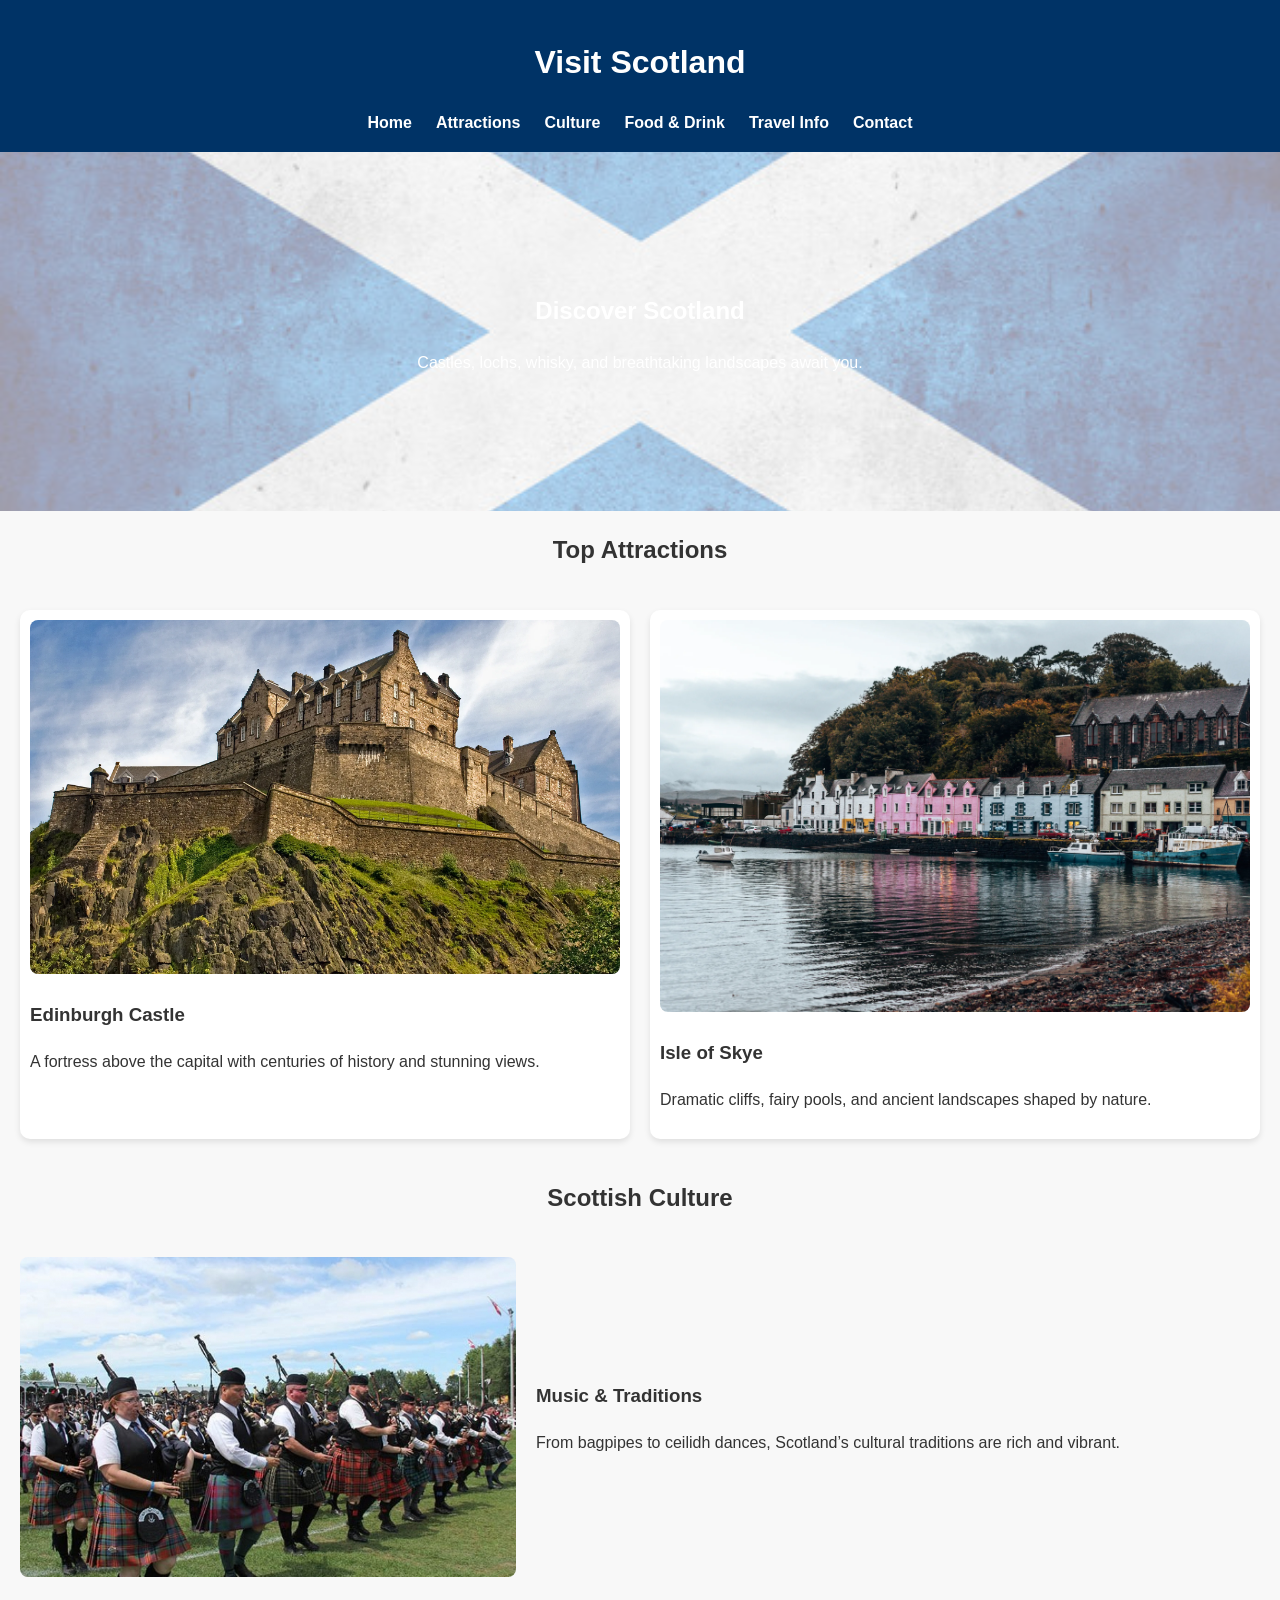
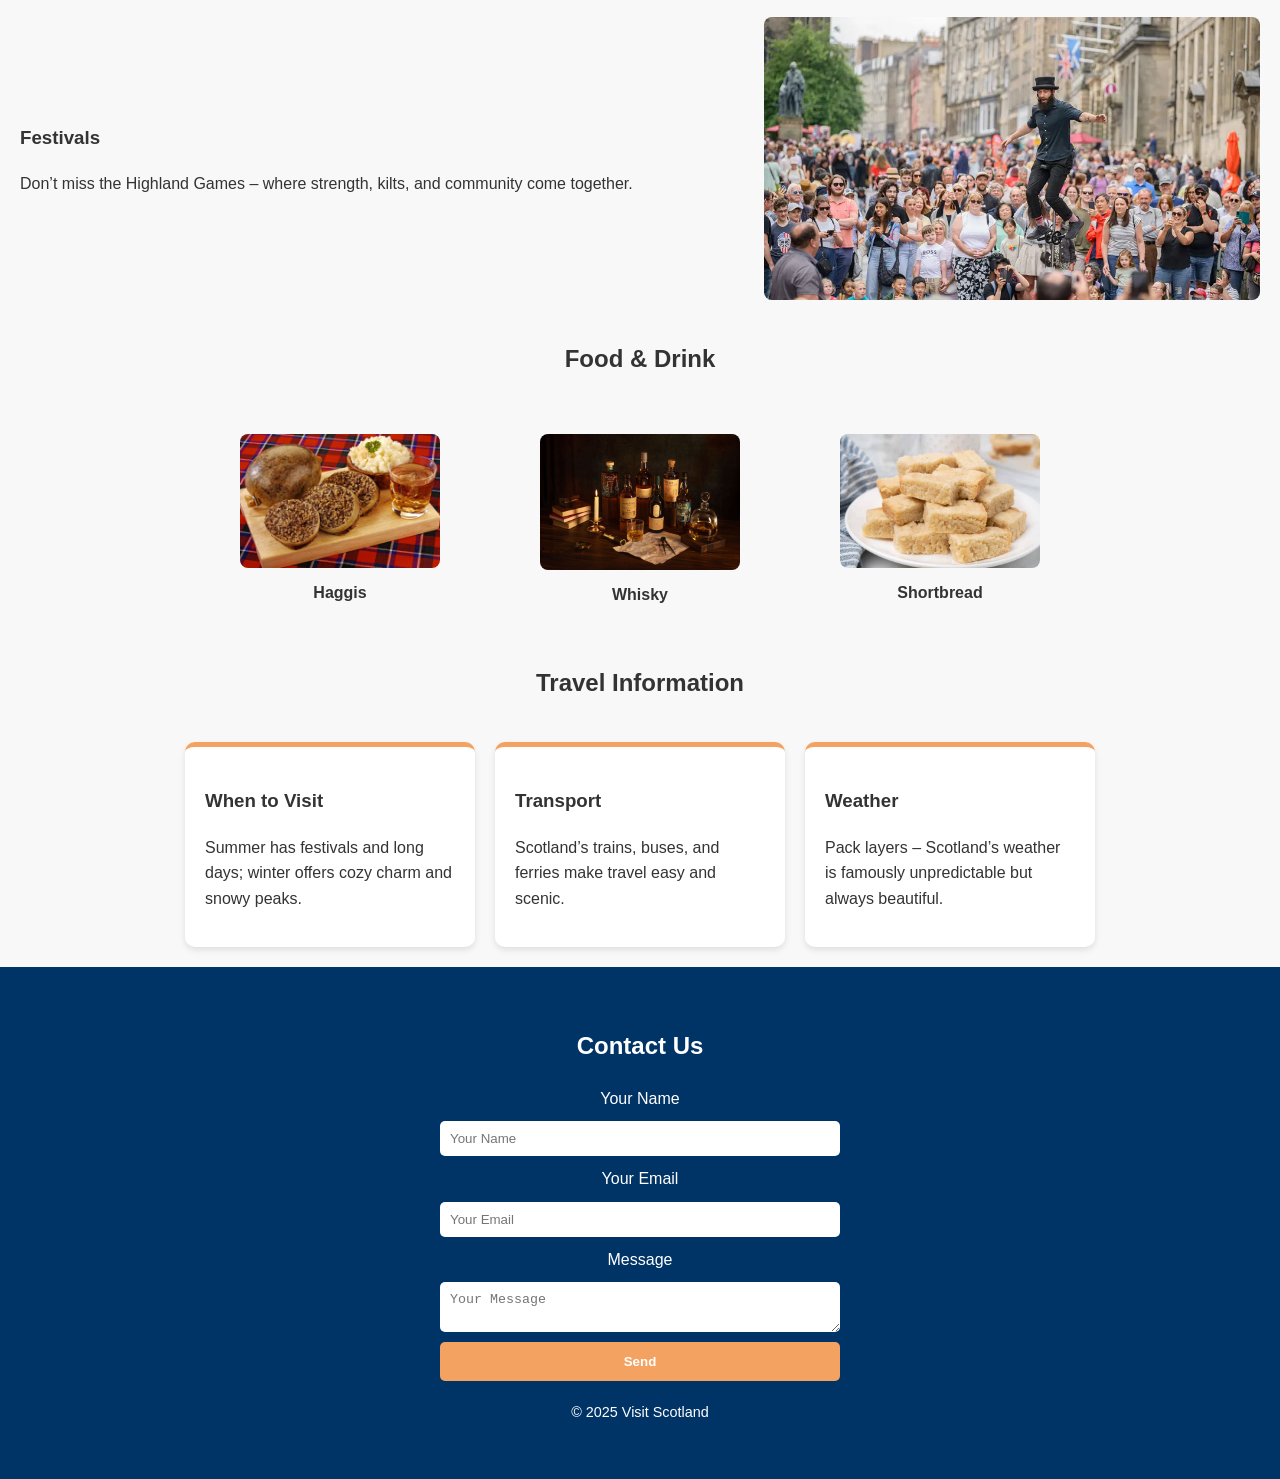
==== A-Main website file.html @ a57051f7 "flag pic" ====
<!DOCTYPE html>
<html lang="en">
<head>
  <meta charset="UTF-8">
  <meta name="viewport" content="width=device-width, initial-scale=1.0">
  <title>Visit Scotland</title>
  <link rel="stylesheet" href="A-Mainstyle.css">
</head>
<body>

<header>
  <h1>Visit Scotland</h1>
  <nav>
    <ul>
      <li><a href="#home">Home</a></li>
      <li><a href="#attractions">Attractions</a></li>
      <li><a href="#culture">Culture</a></li>
      <li><a href="#food">Food & Drink</a></li>
      <li><a href="#travel">Travel Info</a></li>
      <li><a href="#contact">Contact</a></li>
    </ul>
  </nav>
</header>

<!-- Hero Section -->
<section id="home" class="hero">
  <div class="hero-content">
    <h2>Discover Scotland</h2>
    <p>Castles, lochs, whisky, and breathtaking landscapes await you.</p>
  </div>
</section>
<div class="flag-overlay">
</div>

<!-- Attractions Section -->
<section id="attractions">
  <h2>Top Attractions</h2>
  <div class="grid">
    <article>
      <img src="edinburgh_castle_scotland.webp" alt="Edinburgh Castle above the city of Edinburgh">
      <h3>Edinburgh Castle</h3>
      <p>A fortress above the capital with centuries of history and stunning views.</p>
    </article>
    <article>
      <img src="skye island.webp" alt="The Isle of Skye's rugged landscape">
      <h3>Isle of Skye</h3>
      <p>Dramatic cliffs, fairy pools, and ancient landscapes shaped by nature.</p>
    </article>
  </div>
</section>

<section id="culture" class="alt-layout">
  <h2>Scottish Culture</h2>
  <div class="row">
    <img src="bagpipes and kilts.jpg" alt="Scottish bagpiper wearing traditional kilt">
    <div>
      <h3>Music & Traditions</h3>
      <p>From bagpipes to ceilidh dances, Scotland’s cultural traditions are rich and vibrant.</p>
    </div>
  </div>
  <div class="row reverse">
    <img src="street-events-2024-dmh.webp" alt="Highland Games event in Scotland">
    <div>
      <h3>Festivals</h3>
      <p>Don’t miss the Highland Games – where strength, kilts, and community come together.</p>
    </div>
  </div>
</section>

<!-- Food Section -->
<section id="food">
  <h2>Food & Drink</h2>
  <div class="gallery">
    <figure><img src="haggis.jpg" alt="Traditional Scottish haggis"><figcaption>Haggis</figcaption></figure>
    <figure><img src="scotch-whisky-regions.jpg" alt="Scottish whisky barrels"><figcaption>Whisky</figcaption></figure>
    <figure><img src="shortbread.jpg" alt="Scottish shortbread cookies"><figcaption>Shortbread</figcaption></figure>
  </div>
</section>

<!-- Travel Info Section -->
<section id="travel">
  <h2>Travel Information</h2>
  <div class="info-boxes">
    <div class="box">
      <h3>When to Visit</h3>
      <p>Summer has festivals and long days; winter offers cozy charm and snowy peaks.</p>
    </div>
    <div class="box">
      <h3>Transport</h3>
      <p>Scotland’s trains, buses, and ferries make travel easy and scenic.</p>
    </div>
    <div class="box">
      <h3>Weather</h3>
      <p>Pack layers – Scotland’s weather is famously unpredictable but always beautiful.</p>
    </div>
  </div>
</section>

<!-- Contact Section / Footer -->
<footer id="contact">
  <h2>Contact Us</h2>
  <form>
    <label for="name">Your Name</label>
    <input id="name" type="text" placeholder="Your Name">

    <label for="email">Your Email</label>
    <input id="email" type="email" placeholder="Your Email">

    <label for="message">Message</label>
    <textarea id="message" placeholder="Your Message"></textarea>

    <button type="submit">Send</button>
  </form>
  <p class="credits">© 2025 Visit Scotland </p>
</footer>

</body>
</html>
---- A-Mainstyle.css ----
:root {
  --primary: #003366;     /* deep Scottish blue */
  --secondary: #004d40;   /* soft green */
  --accent: #f4a261;      /* warm orange */
  --light: #f8f8f8;
  --text: #333;
}

body {
  font-family: "Arial", sans-serif;
  margin: 0;
  background: var(--light);
  color: var(--text);
  line-height: 1.6;
}

h1, h2 {
  text-align: center;
}

/* Header & Navigation */
header {
  background: var(--primary);
  color: white;
  text-align: center;
  padding: 1em 0;
}

nav ul {
  display: flex;
  justify-content: center;
  gap: 1.5em;
  list-style: none;
  padding: 0;
  margin: 0;
}

nav a {
  color: white;
  text-decoration: none;
  font-weight: bold;
}

nav a:hover {
  text-decoration: underline;
}


.hero {
  position: relative;
  text-align: center;
  color: white;
  padding: 120px 20px;
  overflow: hidden;
}

.hero::before {
  content: "";
  position: absolute;
  top: 0;
  left: 0;
  width: 100%;
  height: 100%;
  background: url("flaggo.jpg") no-repeat center/cover;
  opacity: 0.4; 
  z-index: 0;   
}

.hero h2,
.hero p {
  position: relative;
  z-index: 1; 
}
/* Attractions (Grid) */
.grid {
  display: grid;
  grid-template-columns: repeat(auto-fit, minmax(280px, 1fr));
  gap: 20px;
  padding: 20px;
}

.grid article {
  background: white;
  border-radius: 10px;
  box-shadow: 0 3px 6px rgba(0,0,0,0.1);
  padding: 10px;
  transition: transform 0.2s;
}

.grid article:hover {
  transform: scale(1.02);
}

.grid img {
  width: 100%;
  height: auto;
  border-radius: 8px;
}

/* Culture (Alternating Flex Rows) */
.alt-layout .row {
  display: flex;
  gap: 20px;
  padding: 20px;
  align-items: center;
  flex-wrap: wrap;
}
.alt-layout .row.reverse {
  flex-direction: row-reverse;
}
.alt-layout img {
  width: 40%;
  min-width: 250px;
  border-radius: 8px;
}
.alt-layout div {
  flex: 1;
}

/* Food (Gallery with Flexbox) */
.gallery {
  display: flex;
  flex-wrap: wrap;
  justify-content: center;
  gap: 20px;
  padding: 20px;
}

.gallery img {
  width: 200px;
  height: auto;
  border-radius: 8px;
}

.gallery figcaption {
  text-align: center;
  font-weight: bold;
  margin-top: 5px;
}

/* Travel Info (Boxes with Flexbox) */
.info-boxes {
  display: flex;
  flex-wrap: wrap;
  gap: 20px;
  justify-content: center;
  padding: 20px;
}

.box {
  background: white;
  padding: 20px;
  border-radius: 10px;
  width: 250px;
  box-shadow: 0 3px 6px rgba(0,0,0,0.1);
  border-top: 5px solid var(--accent);
}


footer {
  background: var(--primary);
  color: white;
  text-align: center;
  padding: 40px 20px;
}

form {
  display: flex;
  flex-direction: column;
  gap: 10px;
  max-width: 400px;
  margin: 0 auto 20px;
}

form input, form textarea {
  padding: 10px;
  border-radius: 5px;
  border: none;
  resize: vertical;
}

form button {
  background: var(--accent);
  color: white;
  border: none;
  padding: 12px;
  border-radius: 5px;
  font-weight: bold;
  cursor: pointer;
}

form button:hover {
  background: #e8923a;
}

.credits {
  font-size: 0.9em;
}

@media (max-width: 800px) {
  nav ul {
    flex-direction: column;
    gap: 10px;
  }

  .alt-layout .row {
    flex-direction: column;
    text-align: center;
  }

  .alt-layout img {
    width: 90%;
  }

  .grid {
    grid-template-columns: 1fr;
  }
}
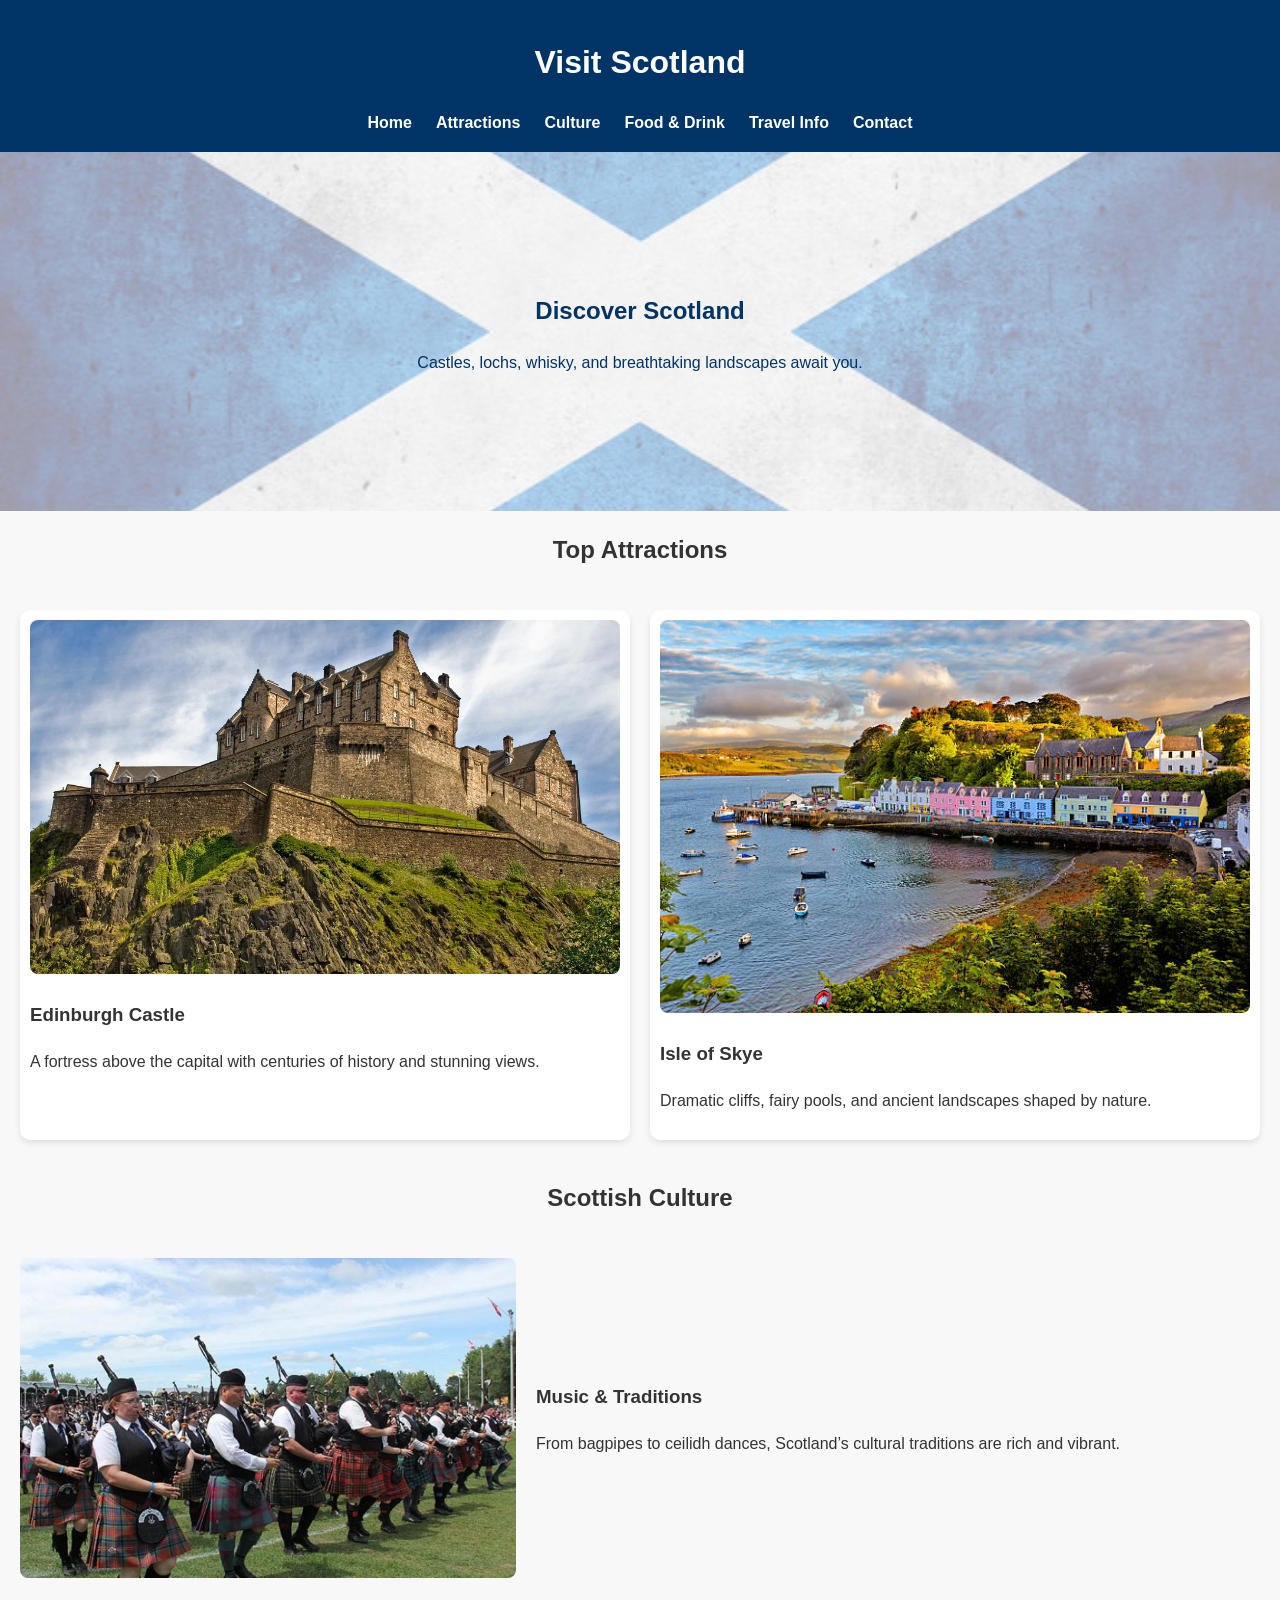
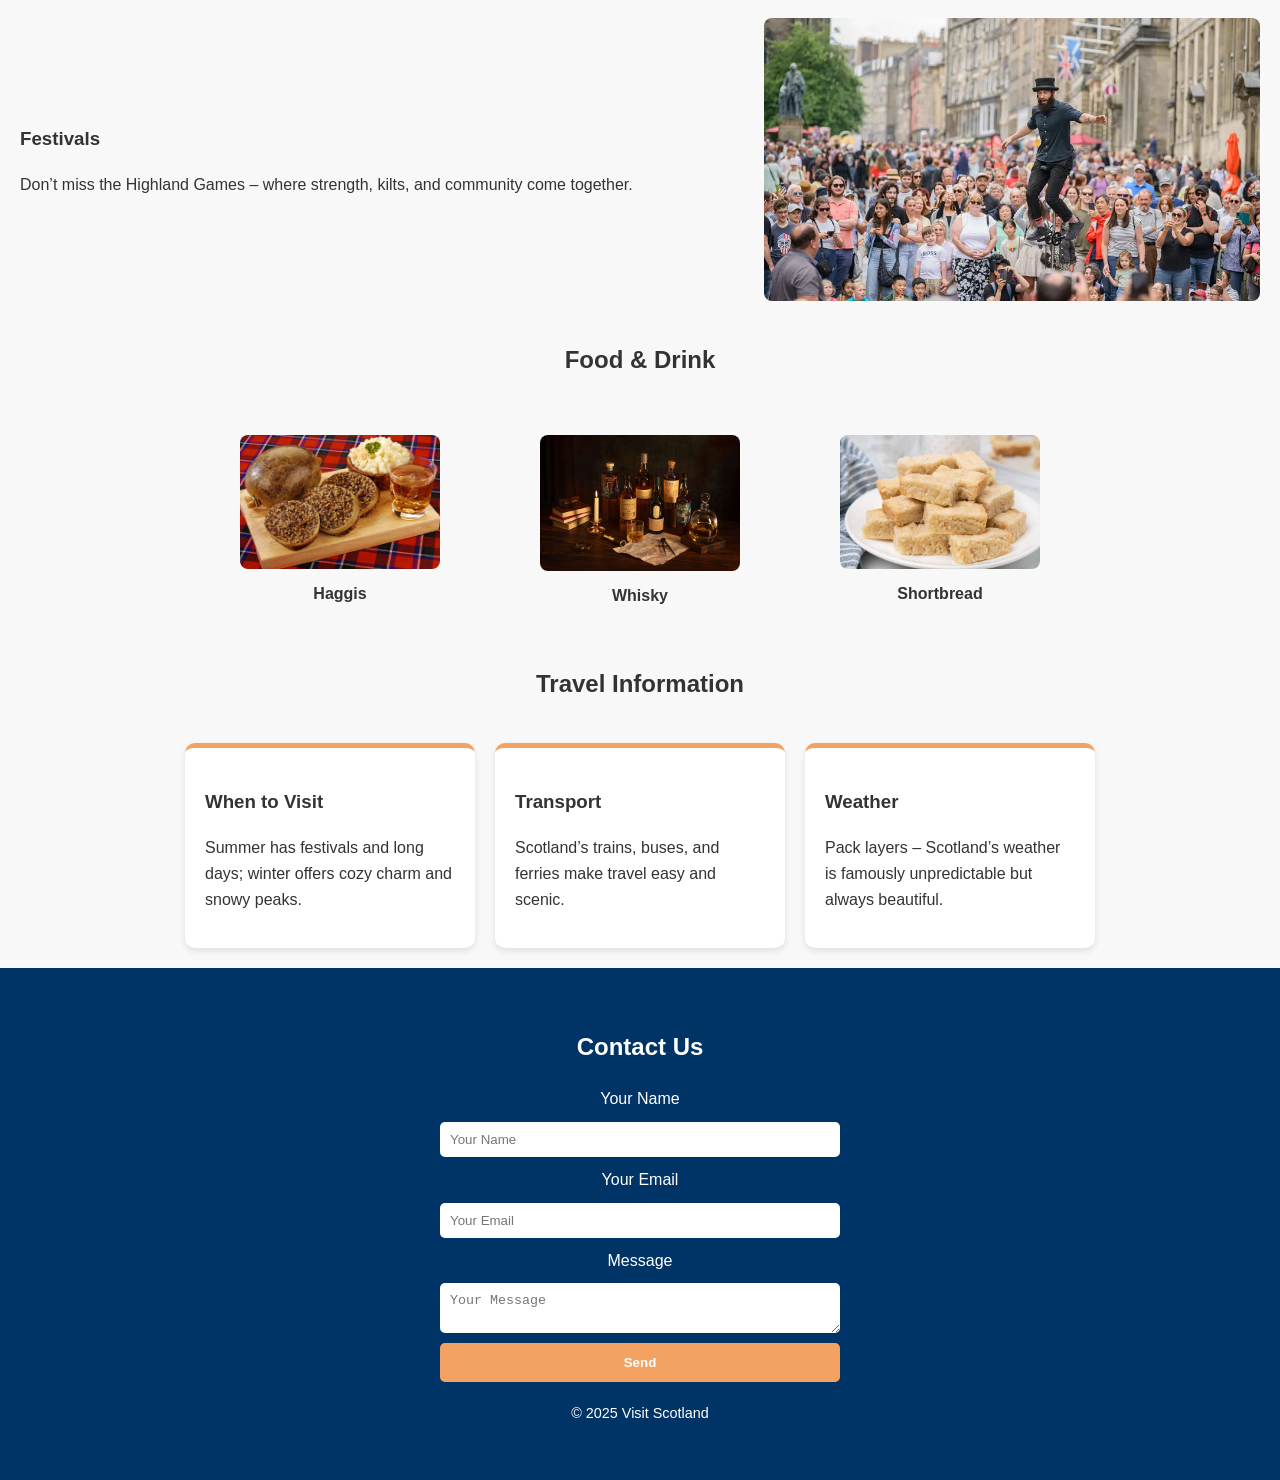
==== commit c5aa4b0a: "new pic" ====
--- a/A-Main website file.html
+++ b/A-Main website file.html
@@ -42,7 +42,7 @@
       <p>A fortress above the capital with centuries of history and stunning views.</p>
     </article>
     <article>
-      <img src="skye island.webp" alt="The Isle of Skye's rugged landscape">
+      <img src="skye island main.jpg" alt="The Isle of Skye's rugged landscape">
       <h3>Isle of Skye</h3>
       <p>Dramatic cliffs, fairy pools, and ancient landscapes shaped by nature.</p>
     </article>
--- a/A-Mainstyle.css
+++ b/A-Mainstyle.css
@@ -1,7 +1,7 @@
 :root {
-  --primary: #003366;     /* deep Scottish blue */
-  --secondary: #004d40;   /* soft green */
-  --accent: #f4a261;      /* warm orange */
+  --primary: #003366;     
+  --secondary: #004d40;   
+  --accent: #f4a261;      
   --light: #f8f8f8;
   --text: #333;
 }
@@ -49,7 +49,7 @@
 .hero {
   position: relative;
   text-align: center;
-  color: white;
+  color:  #003366;
   padding: 120px 20px;
   overflow: hidden;
 }
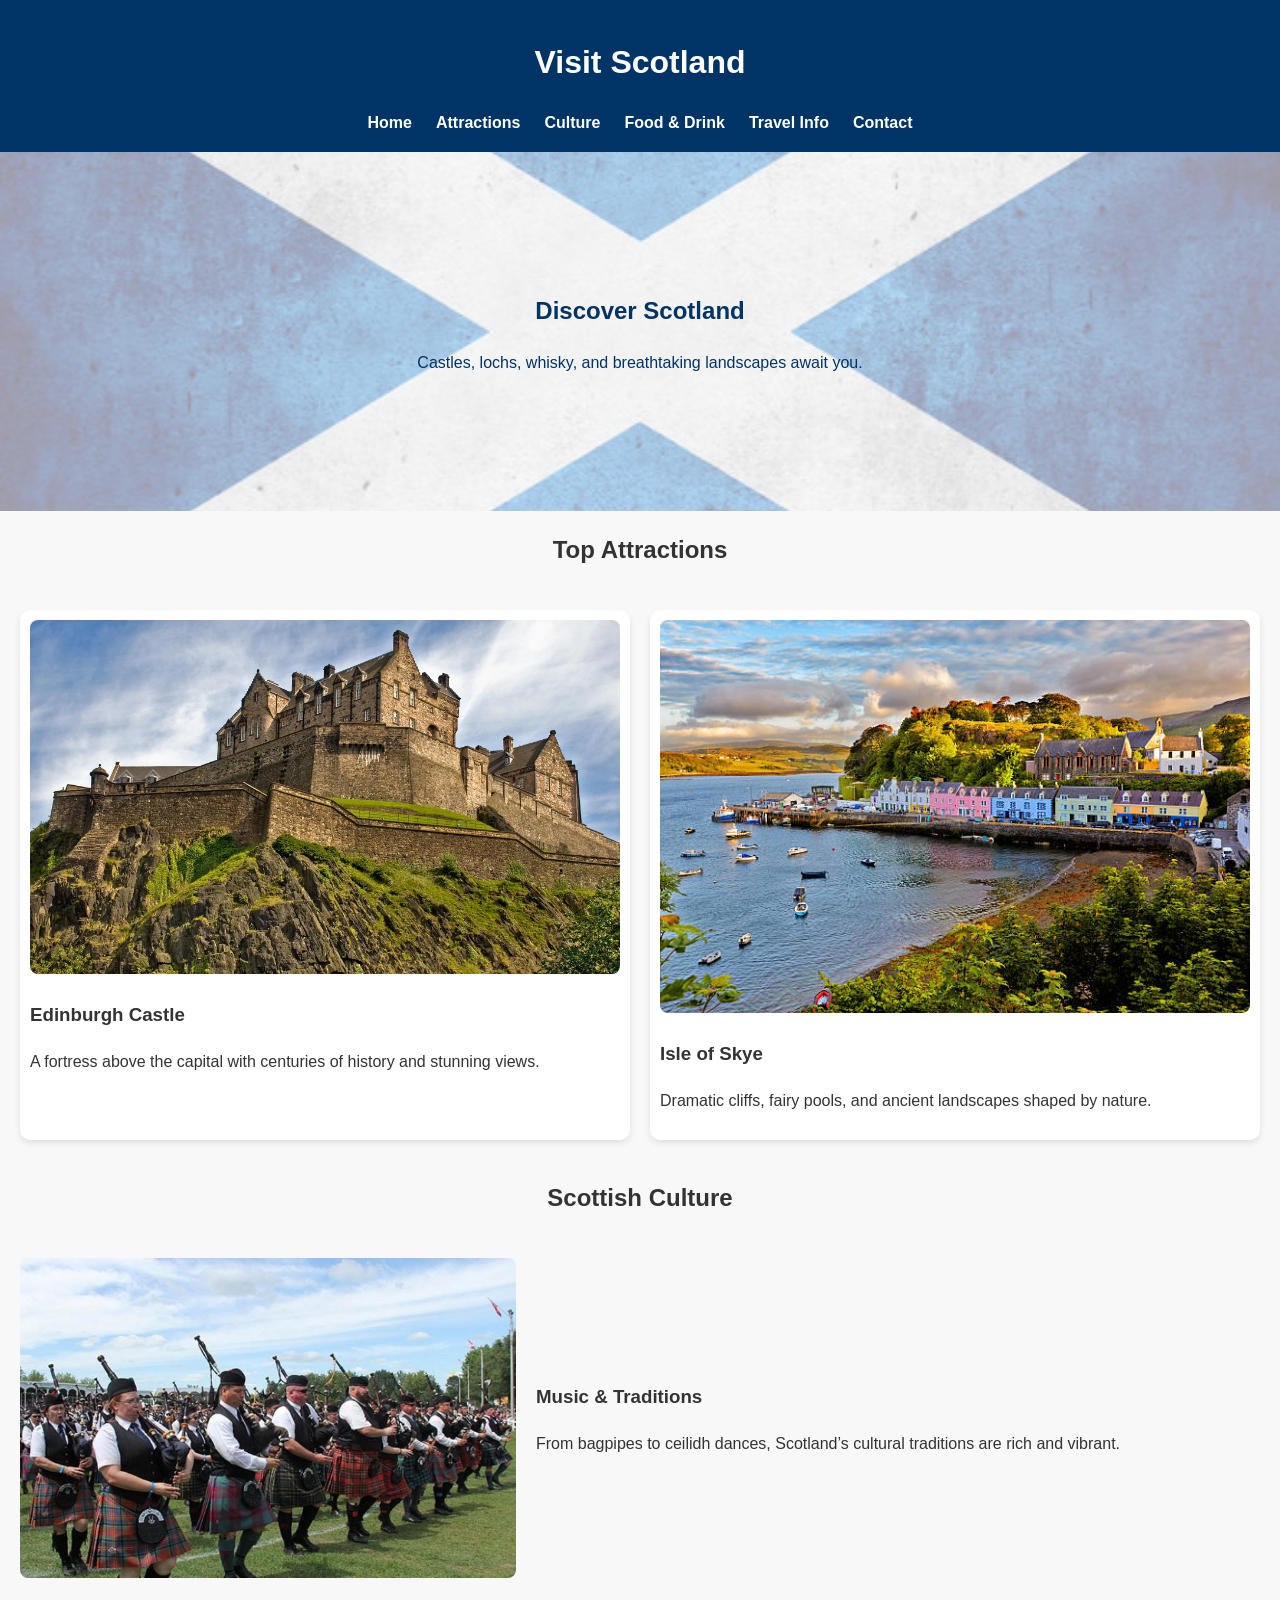
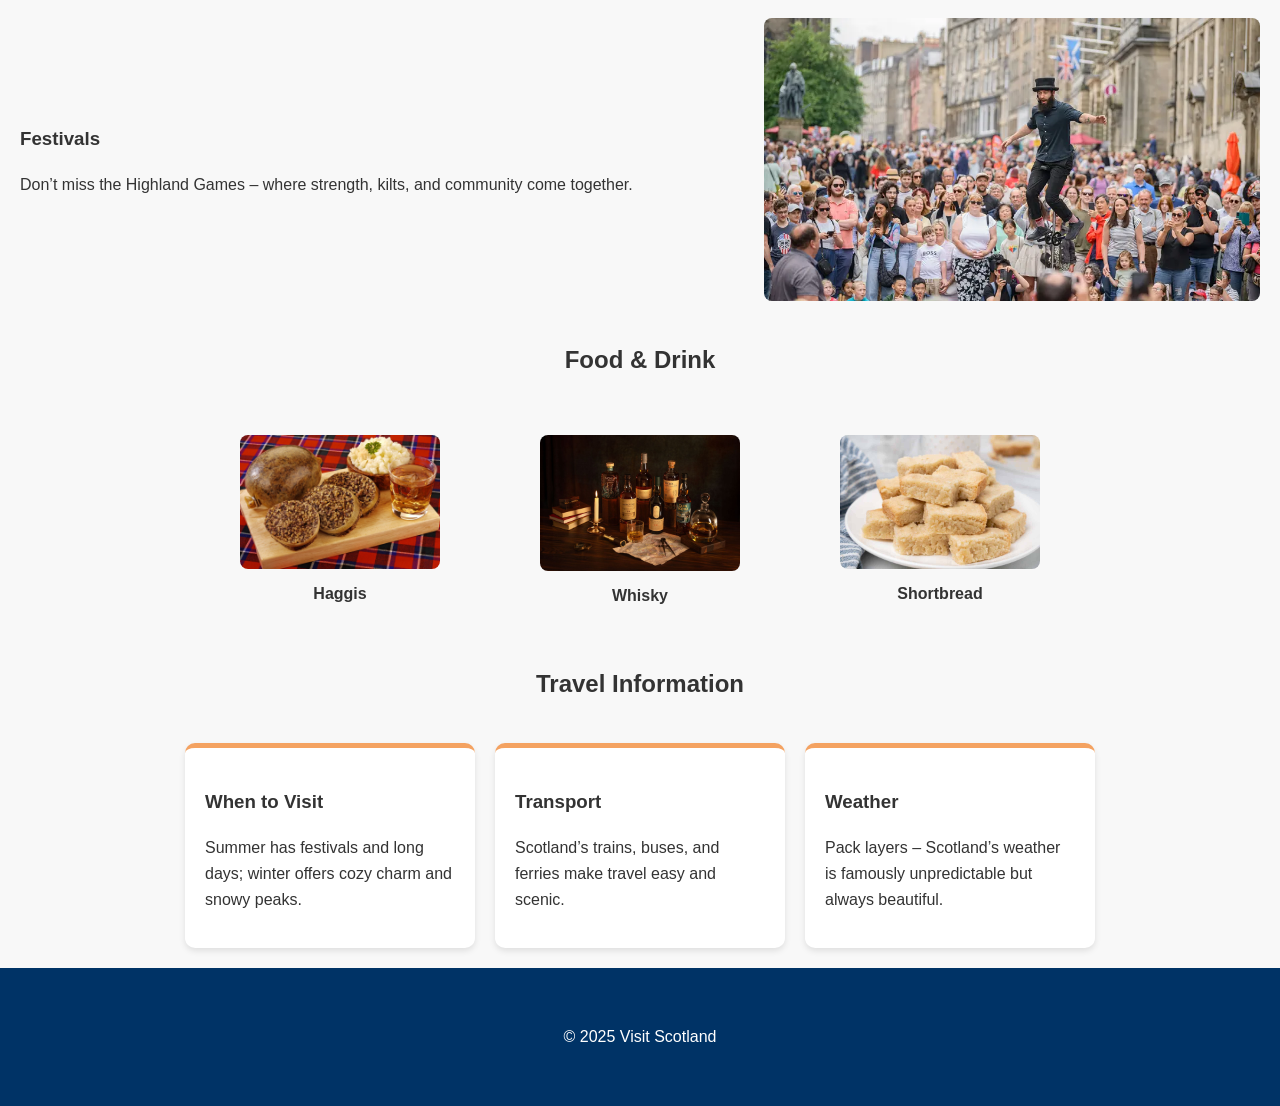
==== commit 30817ed8: "footer change" ====
--- a/A-Main website file.html
+++ b/A-Main website file.html
@@ -96,22 +96,9 @@
   </div>
 </section>
 
-<!-- Contact Section / Footer -->
-<footer id="contact">
-  <h2>Contact Us</h2>
-  <form>
-    <label for="name">Your Name</label>
-    <input id="name" type="text" placeholder="Your Name">
-
-    <label for="email">Your Email</label>
-    <input id="email" type="email" placeholder="Your Email">
-
-    <label for="message">Message</label>
-    <textarea id="message" placeholder="Your Message"></textarea>
-
-    <button type="submit">Send</button>
-  </form>
-  <p class="credits">© 2025 Visit Scotland </p>
+<!-- Footer -->
+<footer>
+  <p>© 2025 Visit Scotland </p>
 </footer>
 
 </body>
--- a/A-Mainstyle.css
+++ b/A-Mainstyle.css
@@ -156,45 +156,11 @@
   border-top: 5px solid var(--accent);
 }
 
-
 footer {
   background: var(--primary);
   color: white;
   text-align: center;
   padding: 40px 20px;
-}
-
-form {
-  display: flex;
-  flex-direction: column;
-  gap: 10px;
-  max-width: 400px;
-  margin: 0 auto 20px;
-}
-
-form input, form textarea {
-  padding: 10px;
-  border-radius: 5px;
-  border: none;
-  resize: vertical;
-}
-
-form button {
-  background: var(--accent);
-  color: white;
-  border: none;
-  padding: 12px;
-  border-radius: 5px;
-  font-weight: bold;
-  cursor: pointer;
-}
-
-form button:hover {
-  background: #e8923a;
-}
-
-.credits {
-  font-size: 0.9em;
 }
 
 @media (max-width: 800px) {
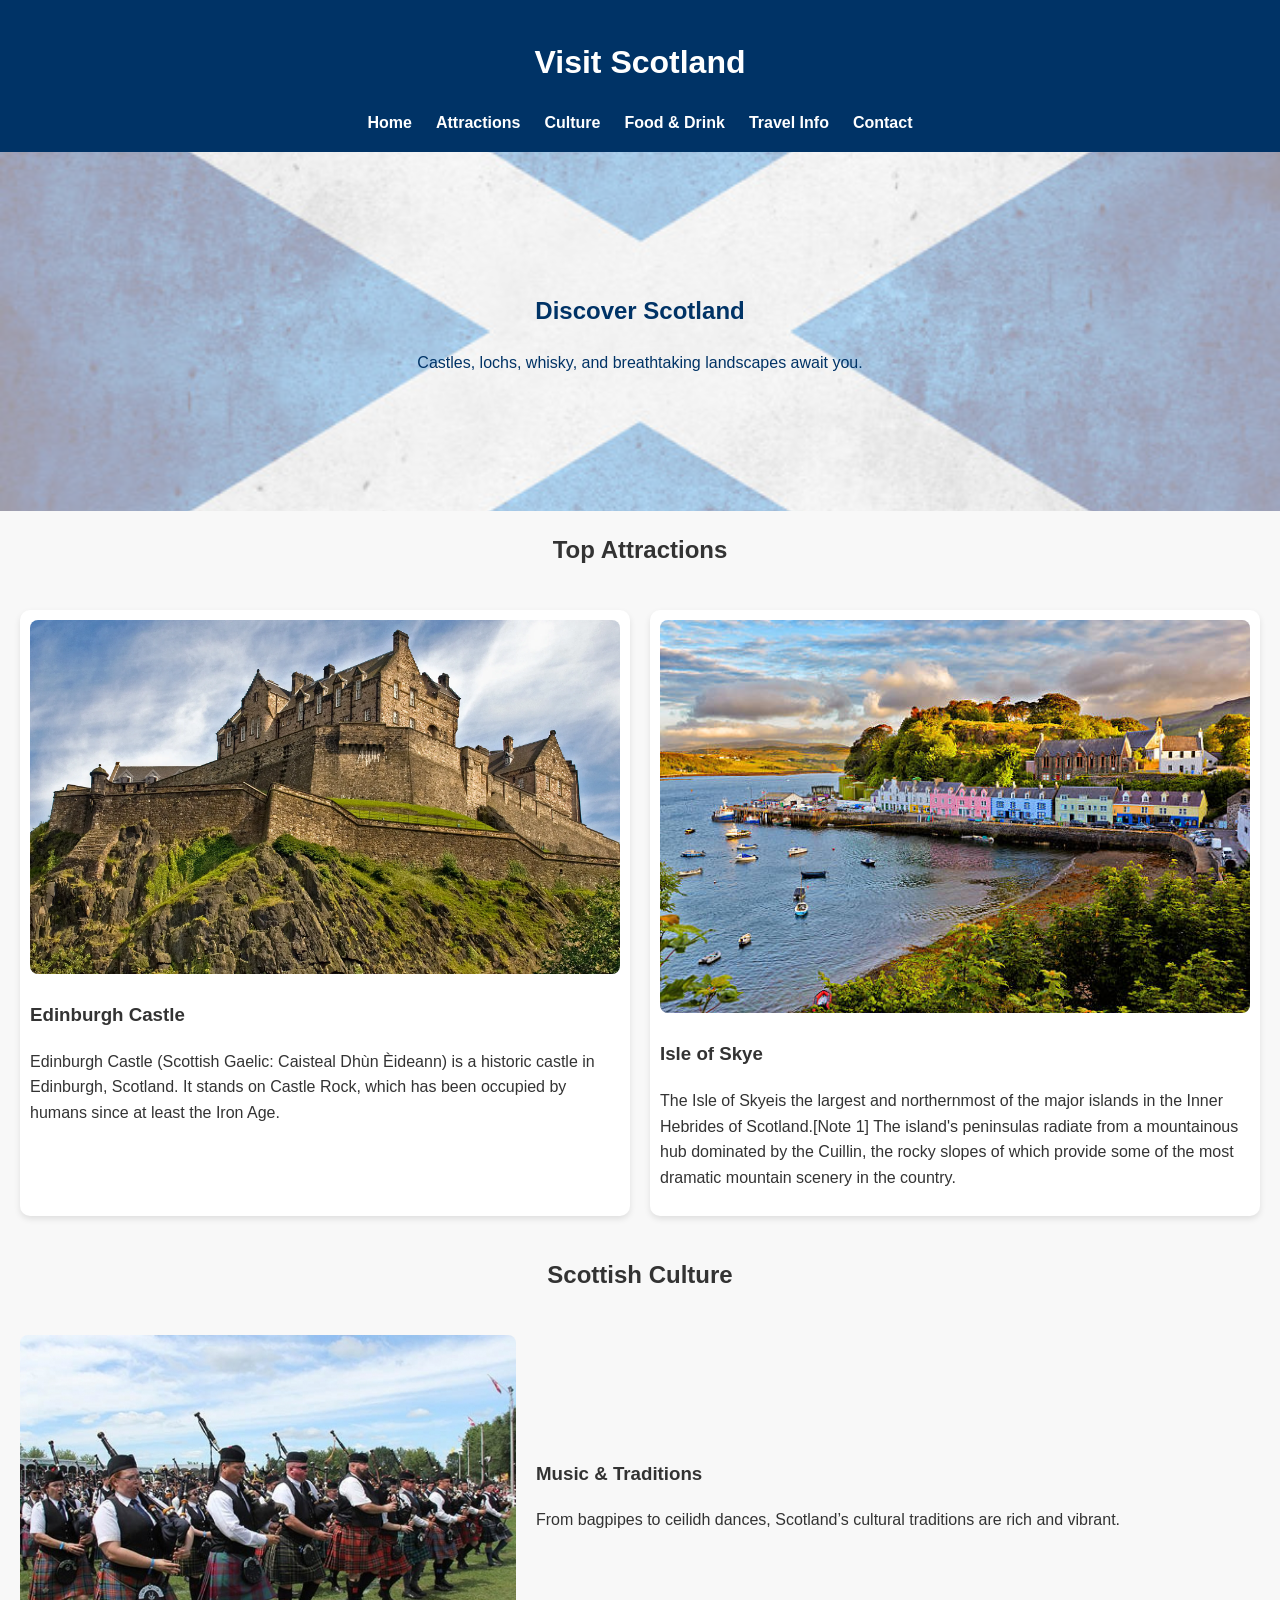
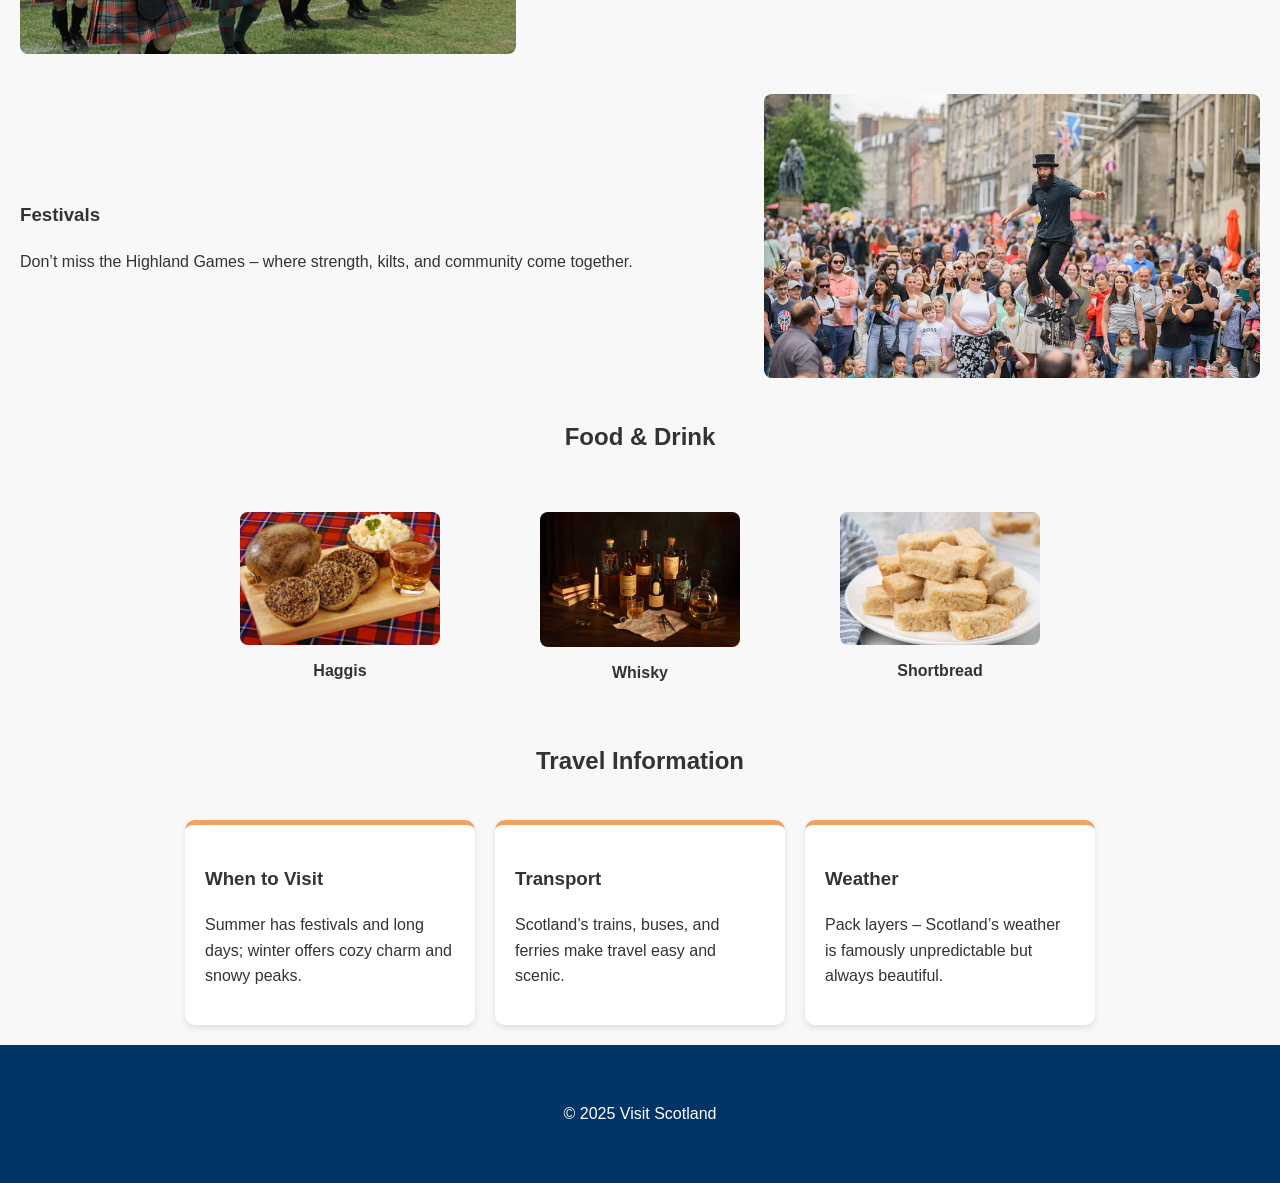
==== commit 4b4ece0b: "added text" ====
--- a/A-Main website file.html
+++ b/A-Main website file.html
@@ -39,12 +39,12 @@
     <article>
       <img src="edinburgh_castle_scotland.webp" alt="Edinburgh Castle above the city of Edinburgh">
       <h3>Edinburgh Castle</h3>
-      <p>A fortress above the capital with centuries of history and stunning views.</p>
+      <p>Edinburgh Castle (Scottish Gaelic: Caisteal Dhùn Èideann) is a historic castle in Edinburgh, Scotland. It stands on Castle Rock, which has been occupied by humans since at least the Iron Age.</p>
     </article>
     <article>
       <img src="skye island main.jpg" alt="The Isle of Skye's rugged landscape">
       <h3>Isle of Skye</h3>
-      <p>Dramatic cliffs, fairy pools, and ancient landscapes shaped by nature.</p>
+      <p>The Isle of Skyeis the largest and northernmost of the major islands in the Inner Hebrides of Scotland.[Note 1] The island's peninsulas radiate from a mountainous hub dominated by the Cuillin, the rocky slopes of which provide some of the most dramatic mountain scenery in the country.</p>
     </article>
   </div>
 </section>
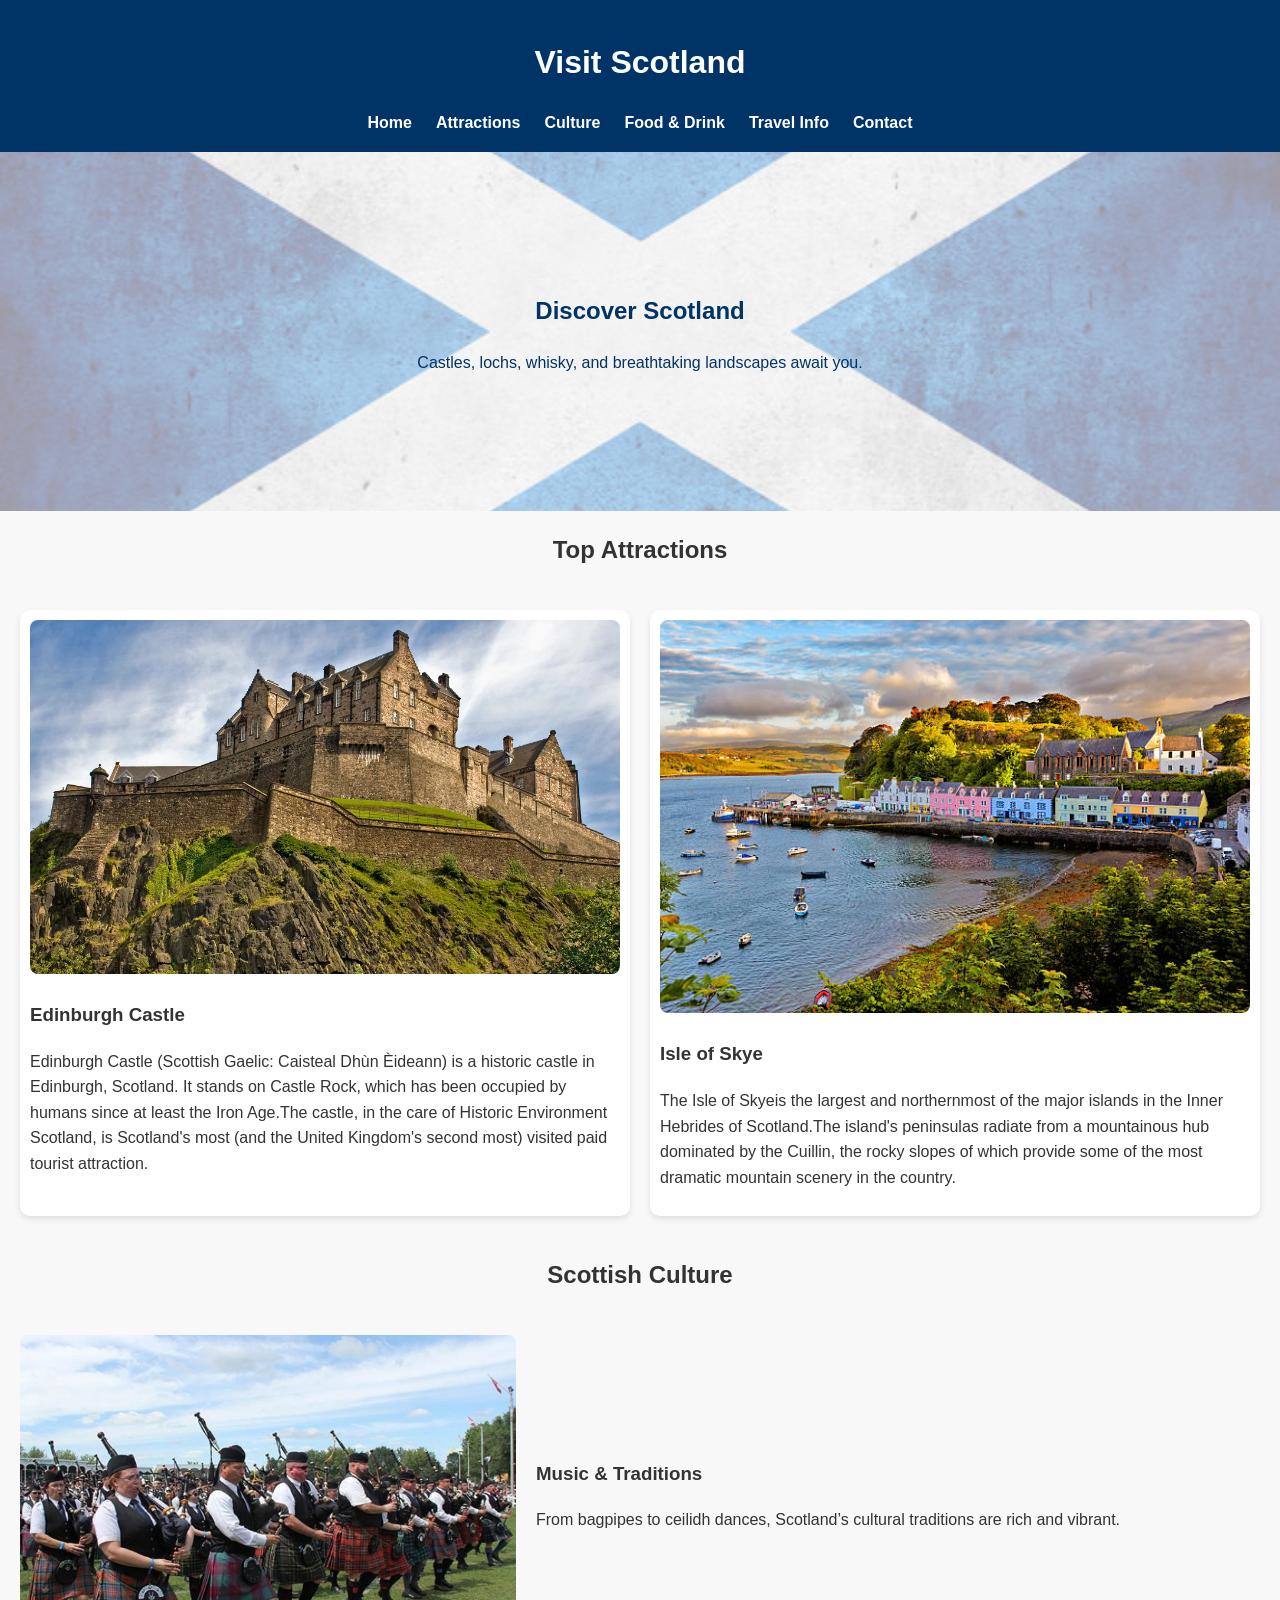
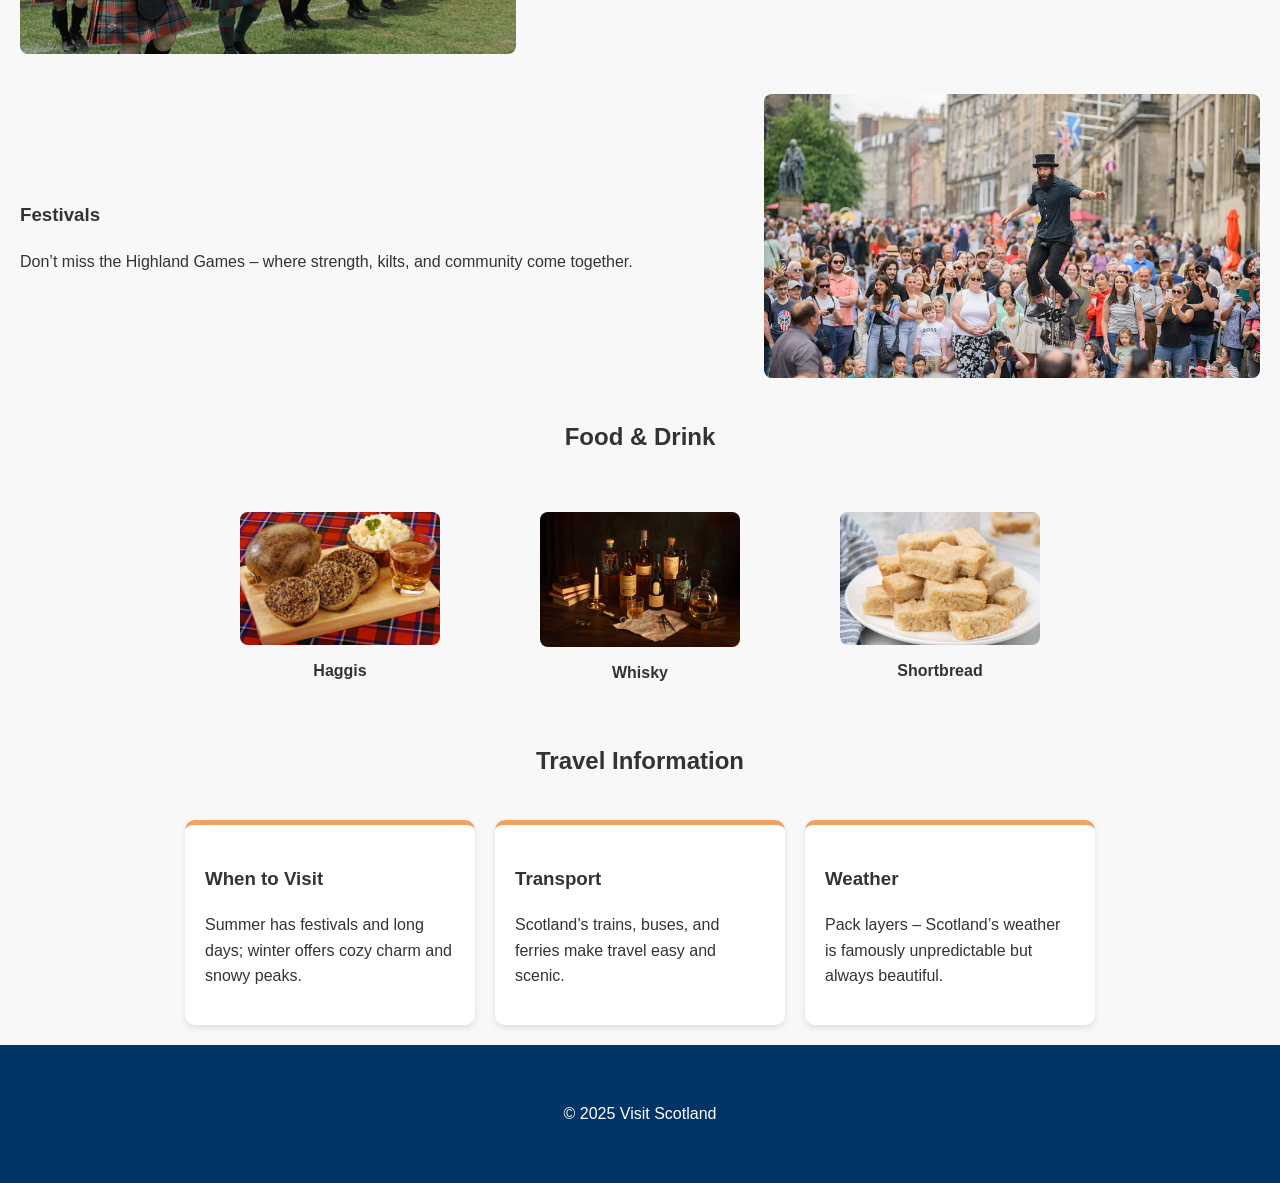
==== commit 6051c0e4: "more text" ====
--- a/A-Main website file.html
+++ b/A-Main website file.html
@@ -39,12 +39,12 @@
     <article>
       <img src="edinburgh_castle_scotland.webp" alt="Edinburgh Castle above the city of Edinburgh">
       <h3>Edinburgh Castle</h3>
-      <p>Edinburgh Castle (Scottish Gaelic: Caisteal Dhùn Èideann) is a historic castle in Edinburgh, Scotland. It stands on Castle Rock, which has been occupied by humans since at least the Iron Age.</p>
+      <p>Edinburgh Castle (Scottish Gaelic: Caisteal Dhùn Èideann) is a historic castle in Edinburgh, Scotland. It stands on Castle Rock, which has been occupied by humans since at least the Iron Age.The castle, in the care of Historic Environment Scotland, is Scotland's most (and the United Kingdom's second most) visited paid tourist attraction.</p>
     </article>
     <article>
       <img src="skye island main.jpg" alt="The Isle of Skye's rugged landscape">
       <h3>Isle of Skye</h3>
-      <p>The Isle of Skyeis the largest and northernmost of the major islands in the Inner Hebrides of Scotland.[Note 1] The island's peninsulas radiate from a mountainous hub dominated by the Cuillin, the rocky slopes of which provide some of the most dramatic mountain scenery in the country.</p>
+      <p>The Isle of Skyeis the largest and northernmost of the major islands in the Inner Hebrides of Scotland.The island's peninsulas radiate from a mountainous hub dominated by the Cuillin, the rocky slopes of which provide some of the most dramatic mountain scenery in the country.</p>
     </article>
   </div>
 </section>
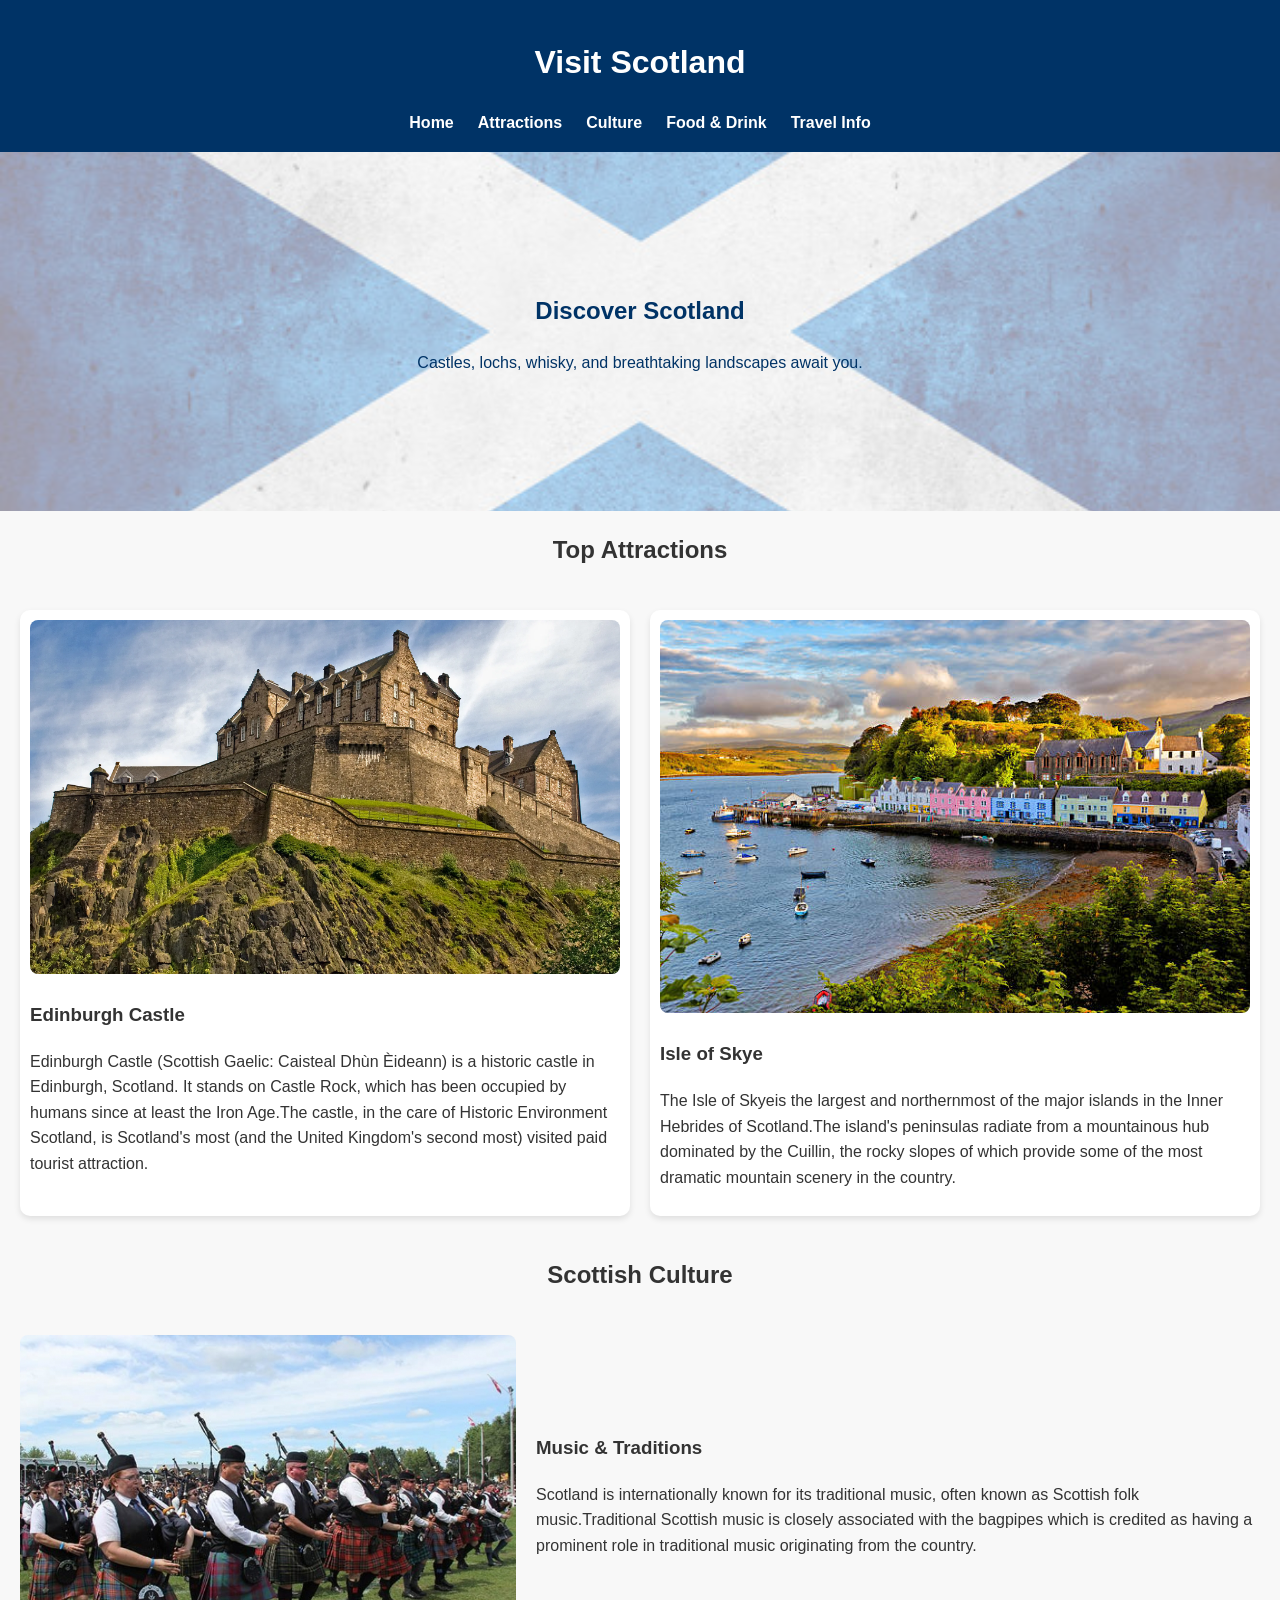
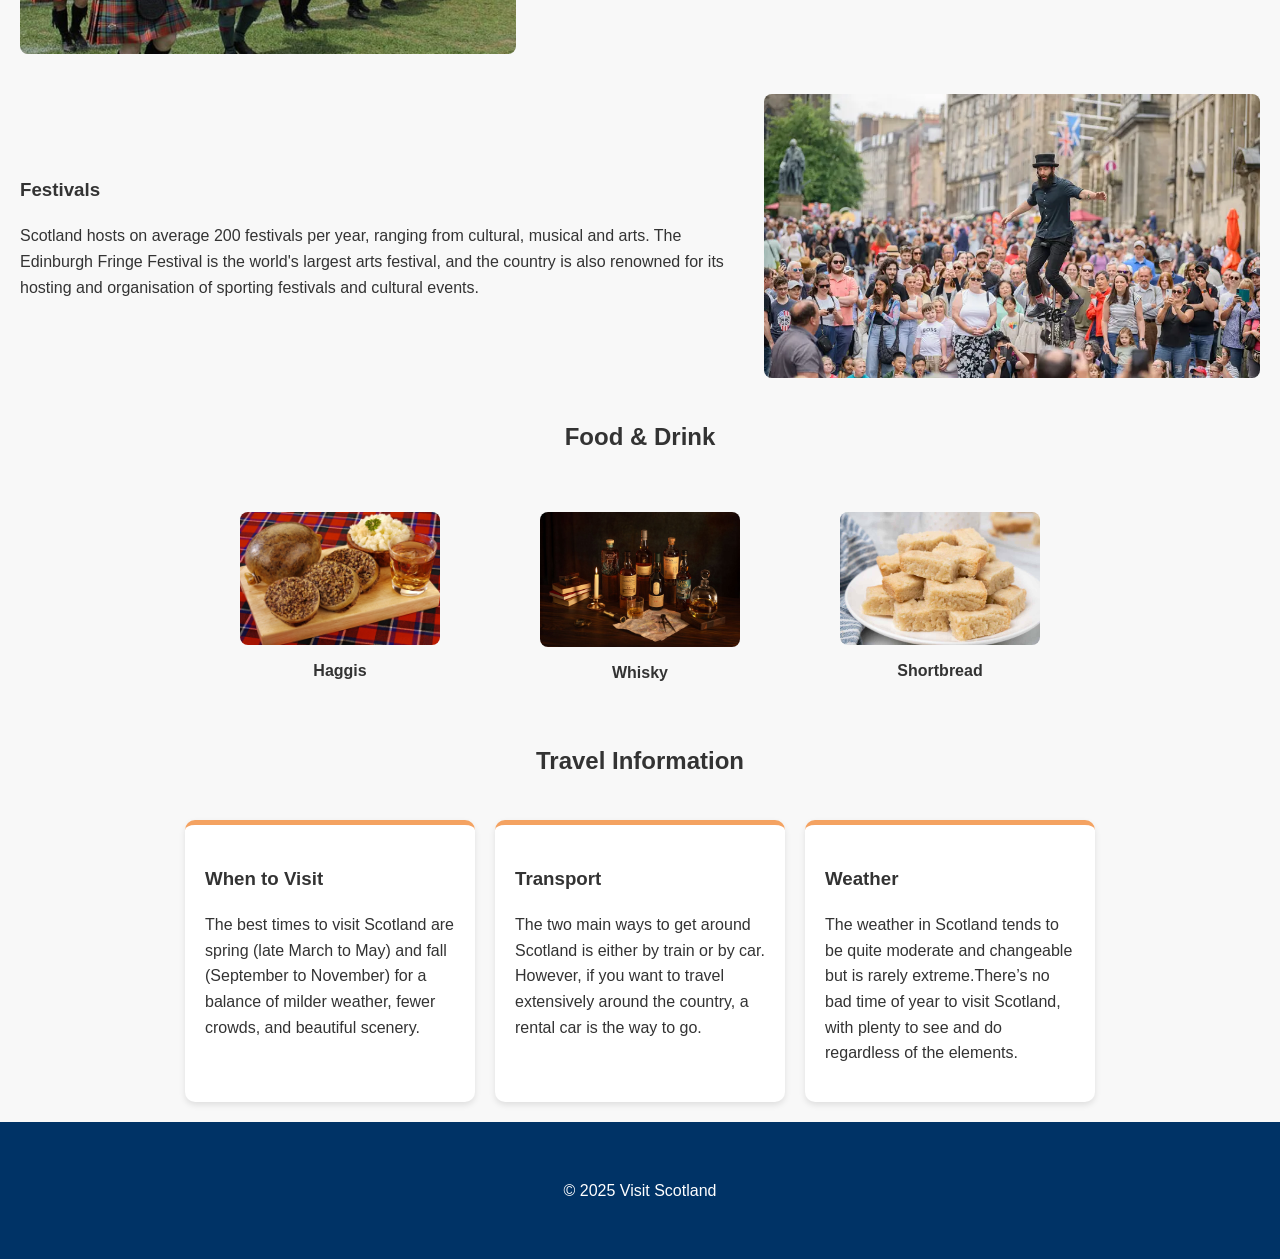
==== commit da3d86d0: "added more info and some clean up" ====
--- a/A-Main website file.html
+++ b/A-Main website file.html
@@ -17,7 +17,6 @@
       <li><a href="#culture">Culture</a></li>
       <li><a href="#food">Food & Drink</a></li>
       <li><a href="#travel">Travel Info</a></li>
-      <li><a href="#contact">Contact</a></li>
     </ul>
   </nav>
 </header>
@@ -55,14 +54,14 @@
     <img src="bagpipes and kilts.jpg" alt="Scottish bagpiper wearing traditional kilt">
     <div>
       <h3>Music & Traditions</h3>
-      <p>From bagpipes to ceilidh dances, Scotland’s cultural traditions are rich and vibrant.</p>
+      <p>Scotland is internationally known for its traditional music, often known as Scottish folk music.Traditional Scottish music is closely associated with the bagpipes which is credited as having a prominent role in traditional music originating from the country.</p>
     </div>
   </div>
   <div class="row reverse">
     <img src="street-events-2024-dmh.webp" alt="Highland Games event in Scotland">
     <div>
       <h3>Festivals</h3>
-      <p>Don’t miss the Highland Games – where strength, kilts, and community come together.</p>
+      <p>Scotland hosts on average 200 festivals per year, ranging from cultural, musical and arts. The Edinburgh Fringe Festival is the world's largest arts festival, and the country is also renowned for its hosting and organisation of sporting festivals and cultural events.</p>
     </div>
   </div>
 </section>
@@ -83,15 +82,15 @@
   <div class="info-boxes">
     <div class="box">
       <h3>When to Visit</h3>
-      <p>Summer has festivals and long days; winter offers cozy charm and snowy peaks.</p>
+      <p>The best times to visit Scotland are spring (late March to May) and fall (September to November) for a balance of milder weather, fewer crowds, and beautiful scenery.</p>
     </div>
     <div class="box">
       <h3>Transport</h3>
-      <p>Scotland’s trains, buses, and ferries make travel easy and scenic.</p>
+      <p>The two main ways to get around Scotland is either by train or by car. However, if you want to travel extensively around the country, a rental car is the way to go.</p>
     </div>
     <div class="box">
       <h3>Weather</h3>
-      <p>Pack layers – Scotland’s weather is famously unpredictable but always beautiful.</p>
+      <p>The weather in Scotland tends to be quite moderate and changeable but is rarely extreme.There’s no bad time of year to visit Scotland, with plenty to see and do regardless of the elements. </p>
     </div>
   </div>
 </section>
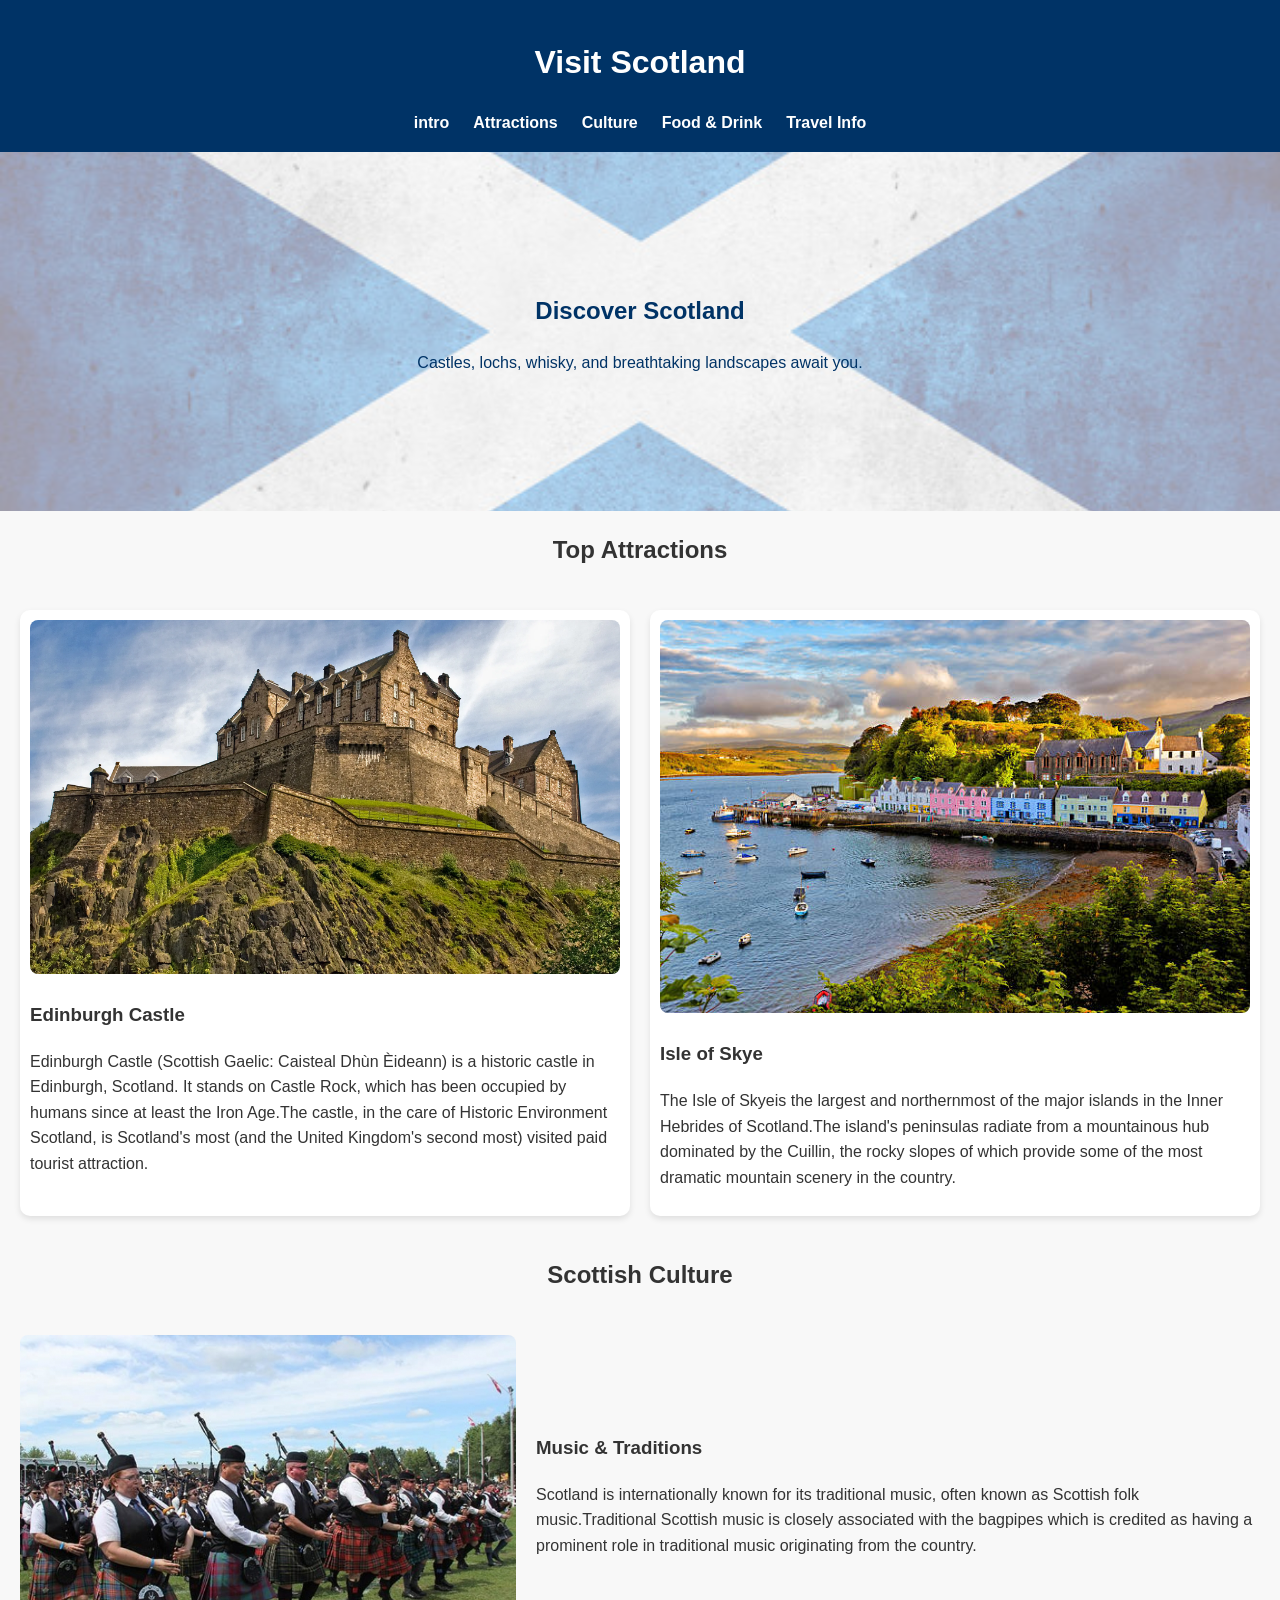
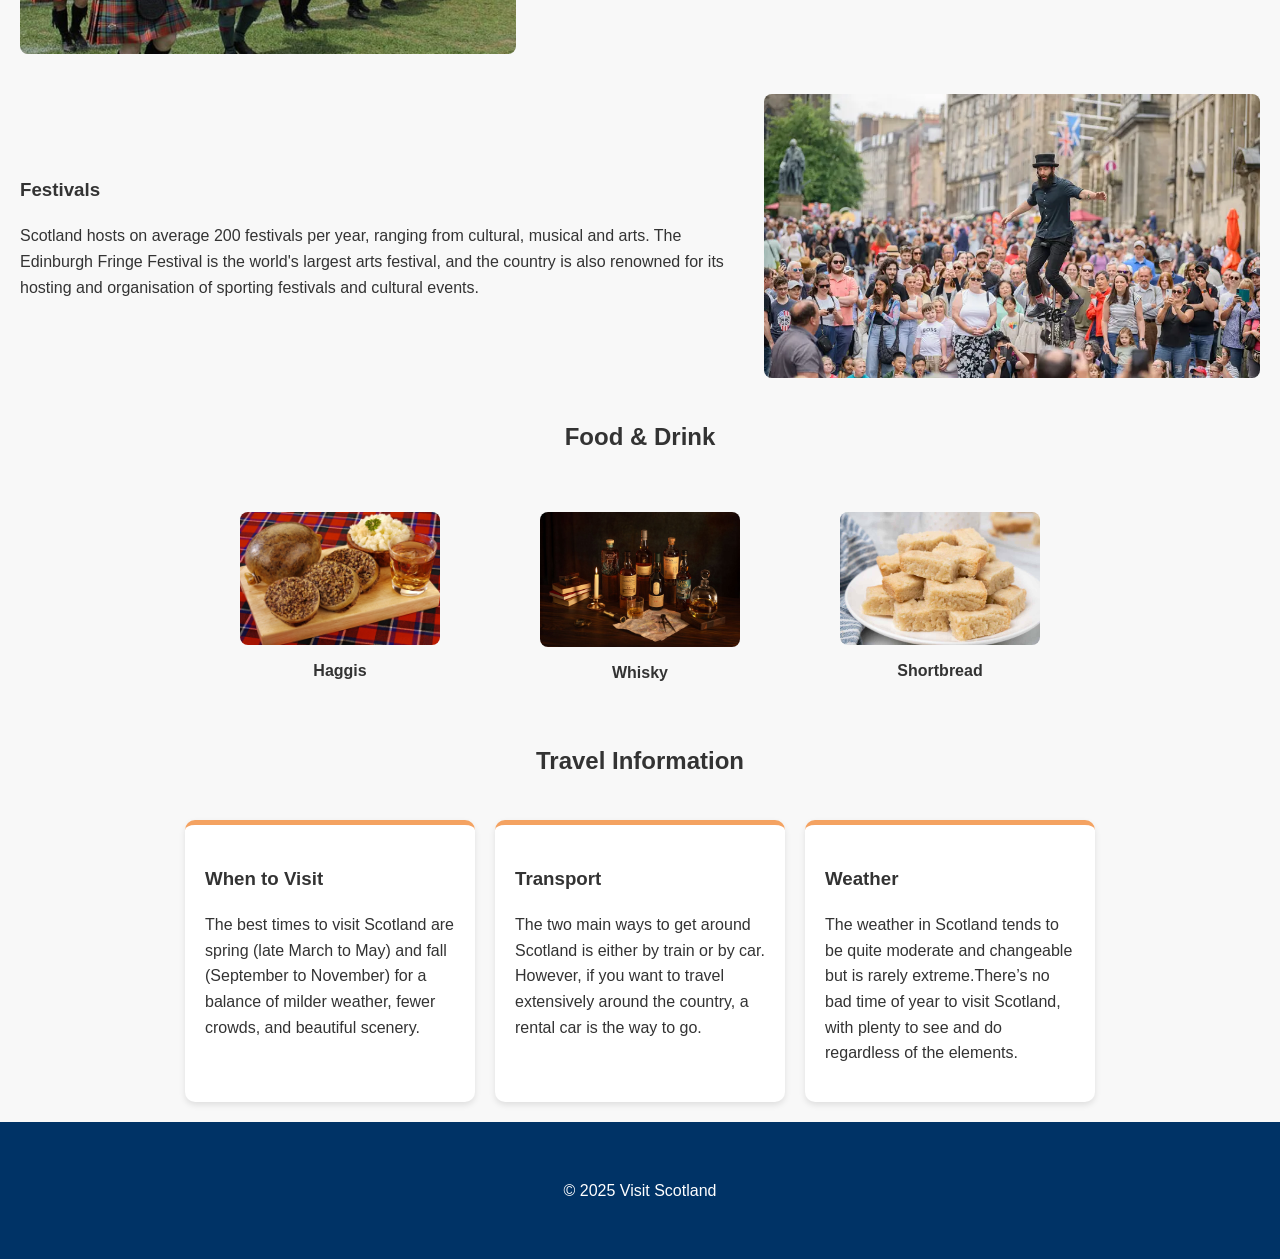
==== commit b99b97de: "final toucing" ====
--- a/A-Main website file.html
+++ b/A-Main website file.html
@@ -12,7 +12,7 @@
   <h1>Visit Scotland</h1>
   <nav>
     <ul>
-      <li><a href="#home">Home</a></li>
+      <li><a href="#home">intro</a></li>
       <li><a href="#attractions">Attractions</a></li>
       <li><a href="#culture">Culture</a></li>
       <li><a href="#food">Food & Drink</a></li>
@@ -36,12 +36,12 @@
   <h2>Top Attractions</h2>
   <div class="grid">
     <article>
-      <img src="edinburgh_castle_scotland.webp" alt="Edinburgh Castle above the city of Edinburgh">
+      <img src="bilder/edinburgh_castle_scotland.webp" alt="Edinburgh Castle above the city of Edinburgh">
       <h3>Edinburgh Castle</h3>
       <p>Edinburgh Castle (Scottish Gaelic: Caisteal Dhùn Èideann) is a historic castle in Edinburgh, Scotland. It stands on Castle Rock, which has been occupied by humans since at least the Iron Age.The castle, in the care of Historic Environment Scotland, is Scotland's most (and the United Kingdom's second most) visited paid tourist attraction.</p>
     </article>
     <article>
-      <img src="skye island main.jpg" alt="The Isle of Skye's rugged landscape">
+      <img src="bilder/skye island main.jpg" alt="The Isle of Skye's rugged landscape">
       <h3>Isle of Skye</h3>
       <p>The Isle of Skyeis the largest and northernmost of the major islands in the Inner Hebrides of Scotland.The island's peninsulas radiate from a mountainous hub dominated by the Cuillin, the rocky slopes of which provide some of the most dramatic mountain scenery in the country.</p>
     </article>
@@ -51,14 +51,14 @@
 <section id="culture" class="alt-layout">
   <h2>Scottish Culture</h2>
   <div class="row">
-    <img src="bagpipes and kilts.jpg" alt="Scottish bagpiper wearing traditional kilt">
+    <img src="bilder/bagpipes and kilts.jpg" alt="Scottish bagpiper wearing traditional kilt">
     <div>
       <h3>Music & Traditions</h3>
       <p>Scotland is internationally known for its traditional music, often known as Scottish folk music.Traditional Scottish music is closely associated with the bagpipes which is credited as having a prominent role in traditional music originating from the country.</p>
     </div>
   </div>
   <div class="row reverse">
-    <img src="street-events-2024-dmh.webp" alt="Highland Games event in Scotland">
+    <img src="bilder/street-events-2024-dmh.webp" alt="Highland Games event in Scotland">
     <div>
       <h3>Festivals</h3>
       <p>Scotland hosts on average 200 festivals per year, ranging from cultural, musical and arts. The Edinburgh Fringe Festival is the world's largest arts festival, and the country is also renowned for its hosting and organisation of sporting festivals and cultural events.</p>
@@ -70,9 +70,9 @@
 <section id="food">
   <h2>Food & Drink</h2>
   <div class="gallery">
-    <figure><img src="haggis.jpg" alt="Traditional Scottish haggis"><figcaption>Haggis</figcaption></figure>
-    <figure><img src="scotch-whisky-regions.jpg" alt="Scottish whisky barrels"><figcaption>Whisky</figcaption></figure>
-    <figure><img src="shortbread.jpg" alt="Scottish shortbread cookies"><figcaption>Shortbread</figcaption></figure>
+    <figure><img src="bilder/haggis.jpg" alt="Traditional Scottish haggis"><figcaption>Haggis</figcaption></figure>
+    <figure><img src="bilder/scotch-whisky-regions.jpg" alt="Scottish whisky barrels"><figcaption>Whisky</figcaption></figure>
+    <figure><img src="bilder/shortbread.jpg" alt="Scottish shortbread cookies"><figcaption>Shortbread</figcaption></figure>
   </div>
 </section>
 
--- a/A-Mainstyle.css
+++ b/A-Mainstyle.css
@@ -61,7 +61,7 @@
   left: 0;
   width: 100%;
   height: 100%;
-  background: url("flaggo.jpg") no-repeat center/cover;
+  background: url("bilder/flaggo.jpg") no-repeat center/cover;
   opacity: 0.4; 
   z-index: 0;   
 }
@@ -138,7 +138,7 @@
   margin-top: 5px;
 }
 
-/* Travel Info (Boxes with Flexbox) */
+/* Travel Info (Boxes with Flexbox) and media */ 
 .info-boxes {
   display: flex;
   flex-wrap: wrap;
